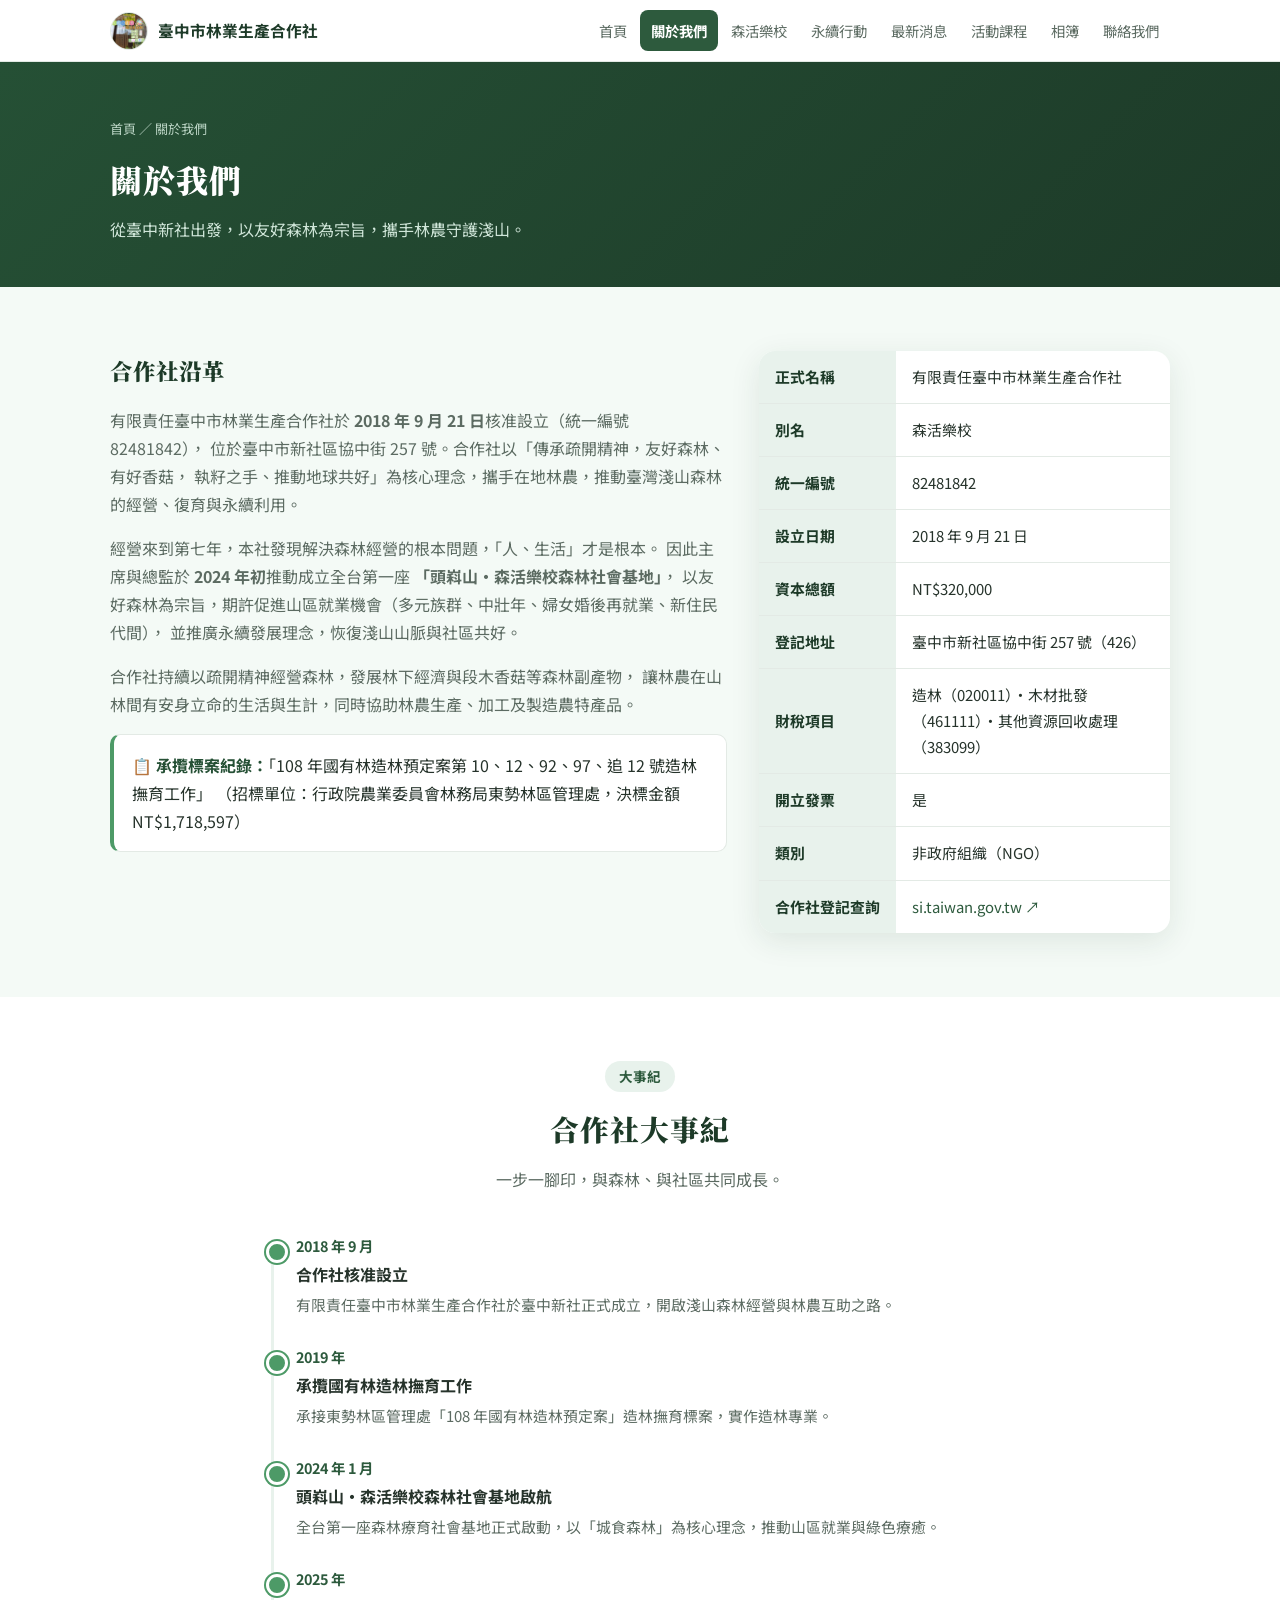
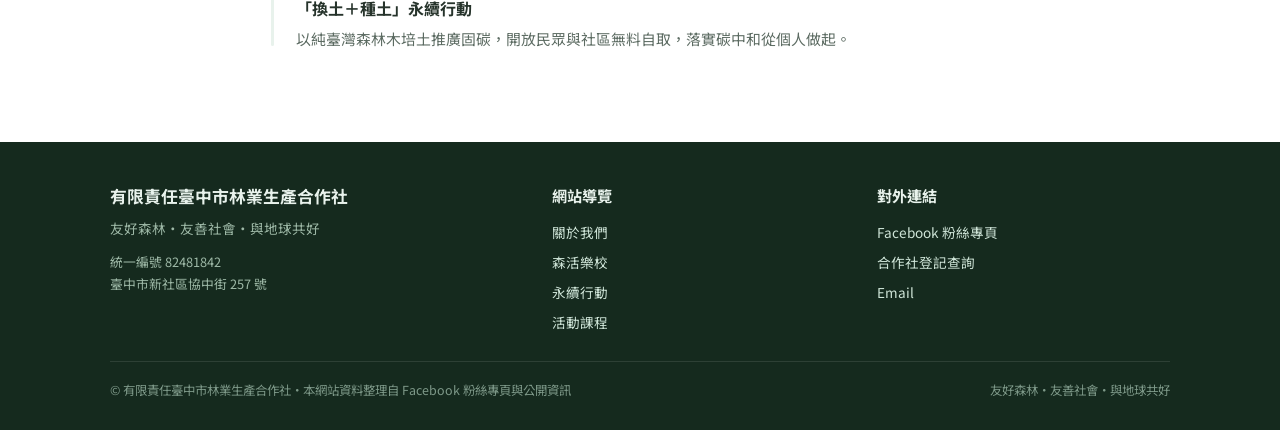
==== about.html @ 58940fd2 "初次納管：臺中市林業生產合作社官方風格網站（8 頁） 全端 review 修正：news 卡片行動版溢出改 .news-wide、課程表格包 overflow wrapper、og:image 改絕對" ====
<!DOCTYPE html>
<html lang="zh-Hant">
<head>
<meta charset="utf-8">
<meta name="viewport" content="width=device-width, initial-scale=1">
<title>關於我們｜有限責任臺中市林業生產合作社・森活樂校</title>
<meta name="description" content="有限責任臺中市林業生產合作社於 2018 年 9 月 21 日核准設立（統一編號 82481842），位於臺中市新社區，以「傳承疏開精神，友好森林、有好香菇，執籽之手、推動地球共好」為核心理念，攜手林農推動淺山森林經營與永續利用。">
<meta name="robots" content="index,follow">
<meta name="theme-color" content="#2d5a3d">
<meta property="og:site_name" content="有限責任臺中市林業生產合作社">
<meta property="og:locale" content="zh_TW">
<meta property="og:title" content="關於我們｜有限責任臺中市林業生產合作社">
<meta property="og:description" content="2018 年設立於臺中新社，推動淺山森林經營、林農互助與森林社會基地。">
<meta property="og:type" content="website">
<meta property="og:image" content="https://rock903400-byte.github.io/portfolio-website/taichung-forestry-coop/assets/avatar.jpg">
<link rel="icon" type="image/jpeg" href="assets/avatar.jpg">
<link rel="preconnect" href="https://fonts.googleapis.com">
<link rel="preconnect" href="https://fonts.gstatic.com" crossorigin>
<link href="https://fonts.googleapis.com/css2?family=Noto+Serif+TC:wght@600;700;900&family=Noto+Sans+TC:wght@400;500;700&display=swap" rel="stylesheet">
<link rel="stylesheet" href="assets/css/style.css">
<script type="application/ld+json">
{
  "@context": "https://schema.org",
  "@type": "WebPage",
  "name": "關於我們｜有限責任臺中市林業生產合作社",
  "description": "合作社沿革、基本資料與大事紀。",
  "breadcrumb": {
    "@type": "BreadcrumbList",
    "itemListElement": [
      {"@type":"ListItem","position":1,"name":"首頁","item":"index.html"},
      {"@type":"ListItem","position":2,"name":"關於我們"}
    ]
  }
}
</script>
</head>
<body>

<header class="nav">
  <div class="nav-inner">
    <a class="nav-brand" href="index.html">
      <img src="assets/avatar.jpg" alt="有限責任臺中市林業生產合作社標誌">
      <span>臺中市林業生產合作社</span>
    </a>
    <button class="nav-toggle" aria-label="開啟選單">☰</button>
    <nav class="nav-links">
      <a href="index.html">首頁</a>
      <a href="about.html">關於我們</a>
      <a href="school.html">森活樂校</a>
      <a href="action.html">永續行動</a>
      <a href="news.html">最新消息</a>
      <a href="courses.html">活動課程</a>
      <a href="gallery.html">相簿</a>
      <a href="contact.html">聯絡我們</a>
    </nav>
  </div>
</header>

<div class="page-hero">
  <div class="container">
    <div class="breadcrumb"><a href="index.html">首頁</a> ／ 關於我們</div>
    <h1 class="serif">關於我們</h1>
    <p class="sub">從臺中新社出發，以友好森林為宗旨，攜手林農守護淺山。</p>
  </div>
</div>

<section>
  <div class="container">
    <div class="about-wrap">
      <div>
        <h2 class="section-title serif" style="font-size:1.4rem;margin-bottom:16px">合作社沿革</h2>
        <p style="color:var(--ink-soft);margin-bottom:16px">
          有限責任臺中市林業生產合作社於 <b>2018 年 9 月 21 日</b>核准設立（統一編號 82481842），
          位於臺中市新社區協中街 257 號。合作社以「傳承疏開精神，友好森林、有好香菇，
          執籽之手、推動地球共好」為核心理念，攜手在地林農，推動臺灣淺山森林的經營、復育與永續利用。
        </p>
        <p style="color:var(--ink-soft);margin-bottom:16px">
          經營來到第七年，本社發現解決森林經營的根本問題，「人、生活」才是根本。
          因此主席與總監於 <b>2024 年初</b>推動成立全台第一座 <b>「頭嵙山・森活樂校森林社會基地」</b>，
          以友好森林為宗旨，期許促進山區就業機會（多元族群、中壯年、婦女婚後再就業、新住民代間），
          並推廣永續發展理念，恢復淺山山脈與社區共好。
        </p>
        <p style="color:var(--ink-soft);margin-bottom:16px">
          合作社持續以疏開精神經營森林，發展林下經濟與段木香菇等森林副產物，
          讓林農在山林間有安身立命的生活與生計，同時協助林農生產、加工及製造農特產品。
        </p>
        <div class="highlight-box">
          📋 <b>承攬標案紀錄：</b>「108 年國有林造林預定案第 10、12、92、97、追 12 號造林撫育工作」
          （招標單位：行政院農業委員會林務局東勢林區管理處，決標金額 NT$1,718,597）
        </div>
      </div>
      <table class="info-table">
        <tr><th>正式名稱</th><td>有限責任臺中市林業生產合作社</td></tr>
        <tr><th>別名</th><td>森活樂校</td></tr>
        <tr><th>統一編號</th><td>82481842</td></tr>
        <tr><th>設立日期</th><td>2018 年 9 月 21 日</td></tr>
        <tr><th>資本總額</th><td>NT$320,000</td></tr>
        <tr><th>登記地址</th><td>臺中市新社區協中街 257 號（426）</td></tr>
        <tr><th>財稅項目</th><td>造林（020011）・木材批發（461111）・其他資源回收處理（383099）</td></tr>
        <tr><th>開立發票</th><td>是</td></tr>
        <tr><th>類別</th><td>非政府組織（NGO）</td></tr>
        <tr><th>合作社登記查詢</th><td><a href="https://si.taiwan.gov.tw/Home/Org?Fid=605" target="_blank" rel="noopener">si.taiwan.gov.tw ↗</a></td></tr>
      </table>
    </div>
  </div>
</section>

<section class="section-white">
  <div class="container">
    <div class="section-head">
      <span class="section-kicker">大事紀</span>
      <h2 class="section-title serif">合作社大事紀</h2>
      <p class="section-desc">一步一腳印，與森林、與社區共同成長。</p>
    </div>
    <div class="timeline">
      <div class="tl-item">
        <div class="tl-date">2018 年 9 月</div>
        <div class="tl-title">合作社核准設立</div>
        <div class="tl-body">有限責任臺中市林業生產合作社於臺中新社正式成立，開啟淺山森林經營與林農互助之路。</div>
      </div>
      <div class="tl-item">
        <div class="tl-date">2019 年</div>
        <div class="tl-title">承攬國有林造林撫育工作</div>
        <div class="tl-body">承接東勢林區管理處「108 年國有林造林預定案」造林撫育標案，實作造林專業。</div>
      </div>
      <div class="tl-item">
        <div class="tl-date">2024 年 1 月</div>
        <div class="tl-title">頭嵙山・森活樂校森林社會基地啟航</div>
        <div class="tl-body">全台第一座森林療育社會基地正式啟動，以「城食森林」為核心理念，推動山區就業與綠色療癒。</div>
      </div>
      <div class="tl-item">
        <div class="tl-date">2025 年</div>
        <div class="tl-title">「換土＋種土」永續行動</div>
        <div class="tl-body">以純臺灣森林木培土推廣固碳，開放民眾與社區無料自取，落實碳中和從個人做起。</div>
      </div>
    </div>
  </div>
</section>

<footer class="footer">
  <div class="container">
    <div class="footer-grid">
      <div class="footer-brand">
        <b>有限責任臺中市林業生產合作社</b>
        <p>友好森林・友善社會・與地球共好</p>
        <p style="font-size:.8rem;margin-top:10px">統一編號 82481842<br>臺中市新社區協中街 257 號</p>
      </div>
      <div>
        <h4>網站導覽</h4>
        <a href="about.html">關於我們</a>
        <a href="school.html">森活樂校</a>
        <a href="action.html">永續行動</a>
        <a href="courses.html">活動課程</a>
      </div>
      <div>
        <h4>對外連結</h4>
        <a href="https://www.facebook.com/profile.php?id=100063535766973" target="_blank" rel="noopener">Facebook 粉絲專頁</a>
        <a href="https://si.taiwan.gov.tw/Home/Org?Fid=605" target="_blank" rel="noopener">合作社登記查詢</a>
        <a href="mailto:tfpc168999@gmail.com">Email</a>
      </div>
    </div>
    <div class="footer-bottom">
      <span>© 有限責任臺中市林業生產合作社・本網站資料整理自 Facebook 粉絲專頁與公開資訊</span>
      <span>友好森林・友善社會・與地球共好</span>
    </div>
  </div>
</footer>

<script src="assets/js/main.js"></script>
</body>
</html>
---- assets/css/style.css ----
:root{
  --green-900:#1d3a28;
  --green-800:#255035;
  --green-700:#2d5a3d;
  --green-600:#3d7a52;
  --green-500:#4d9a67;
  --green-100:#e8f2ec;
  --green-50:#f4faf6;
  --earth:#8a6b4d;
  --gold:#c9a227;
  --ink:#26332b;
  --ink-soft:#5c6b62;
  --line:#e3eae5;
  --white:#fff;
  --shadow:0 8px 30px rgba(29,58,40,.10);
  --radius:16px;
}
*{box-sizing:border-box;margin:0;padding:0}
html{scroll-behavior:smooth}
body{
  font-family:"Noto Sans TC","Microsoft JhengHei","PingFang TC",sans-serif;
  color:var(--ink);background:var(--green-50);line-height:1.75;font-size:16px;
}
img{max-width:100%;display:block}
a{color:var(--green-700);text-decoration:none;transition:.2s}
.container{max-width:1100px;margin:0 auto;padding:0 20px}
.serif{font-family:"Noto Serif TC","Noto Sans TC",serif}

.nav{
  position:sticky;top:0;z-index:50;
  background:rgba(255,255,255,.96);backdrop-filter:blur(8px);
  border-bottom:1px solid var(--line);
}
.nav-inner{display:flex;align-items:center;gap:14px;padding:10px 20px;max-width:1100px;margin:0 auto}
.nav-brand{display:flex;align-items:center;gap:10px;font-weight:700;color:var(--green-900);flex-shrink:0}
.nav-brand img{width:38px;height:38px;border-radius:50%;object-fit:cover;border:1px solid var(--line)}
.nav-brand span{font-size:.98rem}
.nav-links{display:flex;gap:2px;margin-left:auto;flex-wrap:wrap;align-items:center}
.nav-links a{padding:8px 11px;border-radius:8px;font-size:.9rem;color:var(--ink-soft)}
.nav-links a:hover{background:var(--green-100);color:var(--green-700)}
.nav-links a.active{background:var(--green-700);color:#fff;font-weight:700}
.nav-toggle{
  display:none;margin-left:auto;background:none;border:1px solid var(--line);
  border-radius:8px;padding:6px 10px;font-size:1.1rem;cursor:pointer;color:var(--green-700);
}

.page-hero{
  background:linear-gradient(135deg,var(--green-800),var(--green-900));
  color:#fff;padding:56px 0 44px;
}
.page-hero .breadcrumb{font-size:.82rem;color:#b9d3c3;margin-bottom:10px}
.page-hero .breadcrumb a{color:#b9d3c3}
.page-hero .breadcrumb a:hover{color:#f5d76e}
.page-hero h1{font-size:2rem;font-weight:900;letter-spacing:1px}
.page-hero .sub{color:#cfe5d8;margin-top:8px;max-width:700px;font-size:1rem}

.hero{
  position:relative;min-height:520px;display:flex;align-items:center;justify-content:center;
  background-size:cover;background-position:center;color:#fff;text-align:center;overflow:hidden;
}
.hero::before{
  content:"";position:absolute;inset:0;
  background:linear-gradient(180deg,rgba(20,45,30,.55) 0%,rgba(29,58,40,.45) 45%,rgba(17,38,25,.92) 100%);
}
.hero-inner{position:relative;z-index:1;max-width:860px;padding:90px 20px 110px}
.hero-kicker{
  display:inline-block;background:rgba(255,255,255,.14);border:1px solid rgba(255,255,255,.35);
  padding:4px 16px;border-radius:24px;font-size:.85rem;letter-spacing:2px;margin-bottom:18px;
}
.hero h1{font-size:2.6rem;font-weight:900;line-height:1.35;letter-spacing:2px}
.hero .hero-slogan{margin-top:16px;font-size:1.15rem;color:#e6f3ea;line-height:2}
.hero .hero-slogan .mark{color:#f5d76e;font-weight:700}
.hero-actions{display:flex;gap:12px;justify-content:center;margin-top:28px;flex-wrap:wrap}

.btn{
  display:inline-flex;align-items:center;gap:8px;padding:11px 22px;border-radius:10px;
  font-weight:700;font-size:.95rem;transition:.2s;cursor:pointer;border:none;
}
.btn-follow{background:var(--green-500);color:#fff}
.btn-follow:hover{background:var(--green-600)}
.btn-msg{background:rgba(255,255,255,.14);color:#fff;border:1px solid rgba(255,255,255,.35)}
.btn-msg:hover{background:rgba(255,255,255,.26)}
.btn-leaf{background:var(--green-600);color:#fff}
.btn-leaf:hover{background:var(--green-700)}
.btn-outline{background:#fff;color:var(--green-700);border:1.5px solid var(--green-500)}
.btn-outline:hover{background:var(--green-100)}

section{padding:64px 0}
.section-head{text-align:center;margin-bottom:40px}
.section-kicker{
  display:inline-block;background:var(--green-100);color:var(--green-700);
  padding:4px 14px;border-radius:20px;font-size:.85rem;font-weight:700;margin-bottom:12px;
}
.section-title{font-size:1.8rem;font-weight:900;color:var(--green-900);letter-spacing:1px}
.section-desc{color:var(--ink-soft);max-width:660px;margin:10px auto 0}

.grid{display:grid;gap:24px}
.grid-3{grid-template-columns:repeat(3,1fr)}
.grid-2{grid-template-columns:repeat(2,1fr)}
.card{
  background:#fff;border:1px solid var(--line);border-radius:var(--radius);
  padding:26px;box-shadow:var(--shadow);transition:.25s;
}
.card:hover{transform:translateY(-4px)}
.card-icon{font-size:2rem;margin-bottom:12px}
.card h3{font-size:1.12rem;color:var(--green-900);margin-bottom:8px}
.card p{color:var(--ink-soft);font-size:.95rem}

.stats{
  background:var(--green-700);color:#fff;
}
.stats-inner{display:grid;grid-template-columns:repeat(4,1fr);gap:20px;padding:36px 0;text-align:center}
.stats-inner b{font-size:1.7rem;font-weight:900;display:block;color:#f5d76e}
.stats-inner span{font-size:.9rem;color:#d7e8dd}

.section-white{background:#fff}

.news-grid{display:grid;grid-template-columns:repeat(3,1fr);gap:24px}
.news-card{
  background:#fff;border:1px solid var(--line);border-radius:var(--radius);overflow:hidden;
  box-shadow:var(--shadow);display:flex;flex-direction:column;transition:.25s;
}
.news-card:hover{transform:translateY(-4px)}
.news-wide{display:grid;grid-template-columns:340px 1fr;margin-bottom:28px}
.news-thumb{position:relative;height:190px;overflow:hidden}
.news-thumb img{width:100%;height:100%;object-fit:cover;transition:.4s}
.news-card:hover .news-thumb img{transform:scale(1.06)}
.news-tag{
  position:absolute;top:12px;left:12px;background:var(--green-600);color:#fff;
  font-size:.74rem;padding:3px 10px;border-radius:14px;
}
.news-body{padding:18px 20px 20px;display:flex;flex-direction:column;flex:1}
.news-date{font-size:.78rem;color:var(--ink-soft);margin-bottom:6px}
.news-body h3{font-size:1.05rem;color:var(--green-900);margin-bottom:8px;line-height:1.5}
.news-body p{color:var(--ink-soft);font-size:.9rem;flex:1}
.news-link{margin-top:12px;font-size:.88rem;font-weight:700}

.about-wrap{display:grid;grid-template-columns:1.2fr .8fr;gap:32px;align-items:start}
.info-table{width:100%;border-collapse:collapse;background:#fff;border-radius:var(--radius);overflow:hidden;box-shadow:var(--shadow)}
.info-table th,.info-table td{padding:13px 16px;border-bottom:1px solid var(--line);text-align:left;font-size:.93rem}
.info-table th{background:var(--green-100);color:var(--green-900);width:110px;white-space:nowrap;font-weight:700}
.info-table tr:last-child th,.info-table tr:last-child td{border-bottom:none}
.highlight-box{
  background:#fff;border:1px solid var(--line);border-left:4px solid var(--green-500);
  border-radius:10px;padding:16px 18px;margin-top:16px;
}
.highlight-box b{color:var(--green-800)}

.timeline{position:relative;margin:0 auto;max-width:760px;padding-left:36px}
.timeline::before{
  content:"";position:absolute;left:11px;top:6px;bottom:6px;width:3px;
  background:var(--green-100);border-radius:2px;
}
.tl-item{position:relative;margin-bottom:26px}
.tl-item::before{
  content:"";position:absolute;left:-30px;top:8px;width:16px;height:16px;border-radius:50%;
  background:var(--green-500);border:3px solid #fff;box-shadow:0 0 0 2px var(--green-500);
}
.tl-date{font-weight:700;color:var(--green-700);font-size:.9rem}
.tl-title{font-weight:700;color:var(--ink);margin:2px 0 4px}
.tl-body{color:var(--ink-soft);font-size:.93rem}

.school-wrap{display:grid;grid-template-columns:1fr 1fr;gap:32px;align-items:center}
.school-figure{border-radius:var(--radius);overflow:hidden;box-shadow:var(--shadow)}
.school-figure img{width:100%;height:340px;object-fit:cover}
.school-caption{background:var(--green-900);color:#d7e8dd;padding:10px 16px;font-size:.85rem}
.school-list{list-style:none;margin-top:14px}
.school-list li{
  padding:8px 0 8px 30px;position:relative;color:var(--ink-soft);font-size:.97rem;
  border-bottom:1px dashed var(--line);
}
.school-list li:last-child{border-bottom:none}
.school-list li::before{content:"🌲";position:absolute;left:0;top:6px}
.video-link{
  display:block;margin-top:18px;background:var(--green-900);border-radius:12px;padding:14px 18px;
  color:#fff;font-weight:700;transition:.2s;
}
.video-link:hover{background:var(--green-700)}

.action-banner{
  background:linear-gradient(120deg,#2e5f3f,#4d9a67);
  border-radius:var(--radius);padding:36px;color:#fff;
  display:grid;grid-template-columns:1.3fr 1fr;gap:24px;align-items:center;box-shadow:var(--shadow);
}
.action-banner h3{font-size:1.35rem;font-weight:900;margin-bottom:8px}
.action-banner p{color:#e2f0e7;font-size:.95rem}
.action-form{background:#fff;border-radius:12px;padding:18px;color:var(--ink);text-align:center}
.action-form b{display:block;color:var(--green-800);margin-bottom:10px;font-size:.95rem}
.hash-list{display:flex;flex-wrap:wrap;gap:8px;margin-top:14px}
.hash-list span{
  background:rgba(255,255,255,.16);border:1px solid rgba(255,255,255,.3);
  padding:3px 12px;border-radius:20px;font-size:.8rem;
}

.course-table{width:100%;border-collapse:collapse;background:#fff;border-radius:var(--radius);overflow:hidden;box-shadow:var(--shadow)}
.table-scroll{overflow-x:auto;-webkit-overflow-scrolling:touch}
.course-table th,.course-table td{padding:14px 16px;border-bottom:1px solid var(--line);text-align:left;font-size:.92rem;vertical-align:top}
.course-table th{background:var(--green-900);color:#fff;font-weight:700;white-space:nowrap}
.course-table tr:nth-child(even) td{background:var(--green-50)}
.course-table td b{color:var(--green-800)}
.note{
  background:#fff7e0;border:1px solid #f0dfa8;color:#7a6213;
  border-radius:10px;padding:12px 16px;font-size:.9rem;margin-top:14px;
}

.safety-grid{display:grid;grid-template-columns:repeat(2,1fr);gap:24px}
.safety-card{position:relative;border-radius:var(--radius);overflow:hidden;box-shadow:var(--shadow)}
.safety-card img{width:100%;height:280px;object-fit:cover;transition:.4s}
.safety-card:hover img{transform:scale(1.04)}
.safety-overlay{
  position:absolute;inset:0;display:flex;flex-direction:column;justify-content:flex-end;
  padding:20px;background:linear-gradient(180deg,rgba(0,0,0,0) 40%,rgba(20,40,28,.88) 100%);color:#fff;
}
.safety-overlay b{font-size:1.15rem}
.safety-overlay small{color:#d7e8dd;font-size:.85rem;margin-top:4px}

.gallery{display:grid;grid-template-columns:repeat(4,1fr);gap:16px}
.gallery a{
  position:relative;border-radius:12px;overflow:hidden;box-shadow:var(--shadow);aspect-ratio:1;
  display:block;background:var(--green-100);
}
.gallery img{width:100%;height:100%;object-fit:cover;transition:.35s}
.gallery a:hover img{transform:scale(1.08)}
.gallery a::after{
  content:attr(data-cap);position:absolute;left:0;right:0;bottom:0;padding:22px 10px 8px;
  background:linear-gradient(180deg,rgba(0,0,0,0),rgba(0,0,0,.7));
  color:#fff;font-size:.78rem;opacity:0;transition:.3s;text-align:center;
}
.gallery a:hover::after{opacity:1}

.video-grid{display:grid;grid-template-columns:repeat(5,1fr);gap:16px}
.video-card{
  position:relative;border-radius:12px;overflow:hidden;box-shadow:var(--shadow);
  aspect-ratio:9/16;display:block;background:var(--green-900);
}
.video-card img{width:100%;height:100%;object-fit:cover;transition:.35s}
.video-card:hover img{transform:scale(1.04)}
.video-card::before{
  content:"▶";position:absolute;top:50%;left:50%;transform:translate(-50%,-50%);
  width:44px;height:44px;border-radius:50%;background:rgba(255,255,255,.9);
  display:flex;align-items:center;justify-content:center;color:var(--green-800);
  font-size:1rem;padding-left:4px;opacity:0;transition:.3s;z-index:1;
}
.video-card:hover::before{opacity:1}

.contact{background:linear-gradient(135deg,var(--green-900),var(--green-700));color:#fff}
.contact .section-title{color:#fff}
.contact .section-desc{color:#cfe5d8}
.contact-grid{display:grid;grid-template-columns:repeat(4,1fr);gap:20px}
.contact-item{
  background:rgba(255,255,255,.08);border:1px solid rgba(255,255,255,.16);
  border-radius:12px;padding:20px;text-align:center;transition:.25s;
}
.contact-item:hover{background:rgba(255,255,255,.14);transform:translateY(-3px)}
.contact-item .ci{font-size:1.8rem;margin-bottom:8px}
.contact-item b{display:block;font-size:.9rem;color:#f5d76e;margin-bottom:4px}
.contact-item span,.contact-item a{color:#e8f2ec;font-size:.88rem;word-break:break-all}
.contact-item a:hover{color:#f5d76e}

.footer{background:#152a1e;color:#9db8a6;padding:40px 0 28px;font-size:.85rem}
.footer-grid{display:grid;grid-template-columns:1.4fr 1fr 1fr;gap:32px;margin-bottom:24px}
.footer h4{color:#e8f2ec;font-size:.95rem;margin-bottom:10px}
.footer a{color:#cfe5d8;display:block;padding:3px 0}
.footer a:hover{color:#f5d76e}
.footer-brand b{color:#e8f2ec;font-size:1.05rem}
.footer-brand p{color:#9db8a6;margin-top:6px}
.footer-bottom{
  border-top:1px solid rgba(255,255,255,.1);padding-top:18px;
  font-size:.78rem;color:#7d9888;display:flex;justify-content:space-between;gap:12px;flex-wrap:wrap;
}

@media (max-width:960px){
  .grid-3,.news-grid,.gallery,.video-grid{grid-template-columns:repeat(2,1fr)}
  .news-wide{grid-template-columns:1fr}
  .about-wrap,.school-wrap,.action-banner{grid-template-columns:1fr}
  .contact-grid{grid-template-columns:repeat(2,1fr)}
  .stats-inner{grid-template-columns:repeat(2,1fr)}
  .footer-grid{grid-template-columns:1fr 1fr}
  .hero h1{font-size:2rem}
}
@media (max-width:640px){
  .grid-2,.safety-grid{grid-template-columns:1fr}
  .nav-links{
    display:none;position:absolute;top:100%;left:0;right:0;background:#fff;
    flex-direction:column;padding:10px 16px 16px;border-bottom:1px solid var(--line);
    box-shadow:var(--shadow);
  }
  .nav-links.open{display:flex}
  .nav-links a{padding:10px 8px;font-size:1rem}
  .nav-toggle{display:block}
  .hero{min-height:440px}
  .hero h1{font-size:1.6rem}
  .hero-inner{padding:70px 20px 90px}
  section{padding:48px 0}
  .section-title{font-size:1.4rem}
  .news-grid,.gallery,.video-grid{grid-template-columns:1fr}
  .stats-inner{grid-template-columns:1fr 1fr}
  .footer-grid{grid-template-columns:1fr}
  .course-table{font-size:.8rem}
}
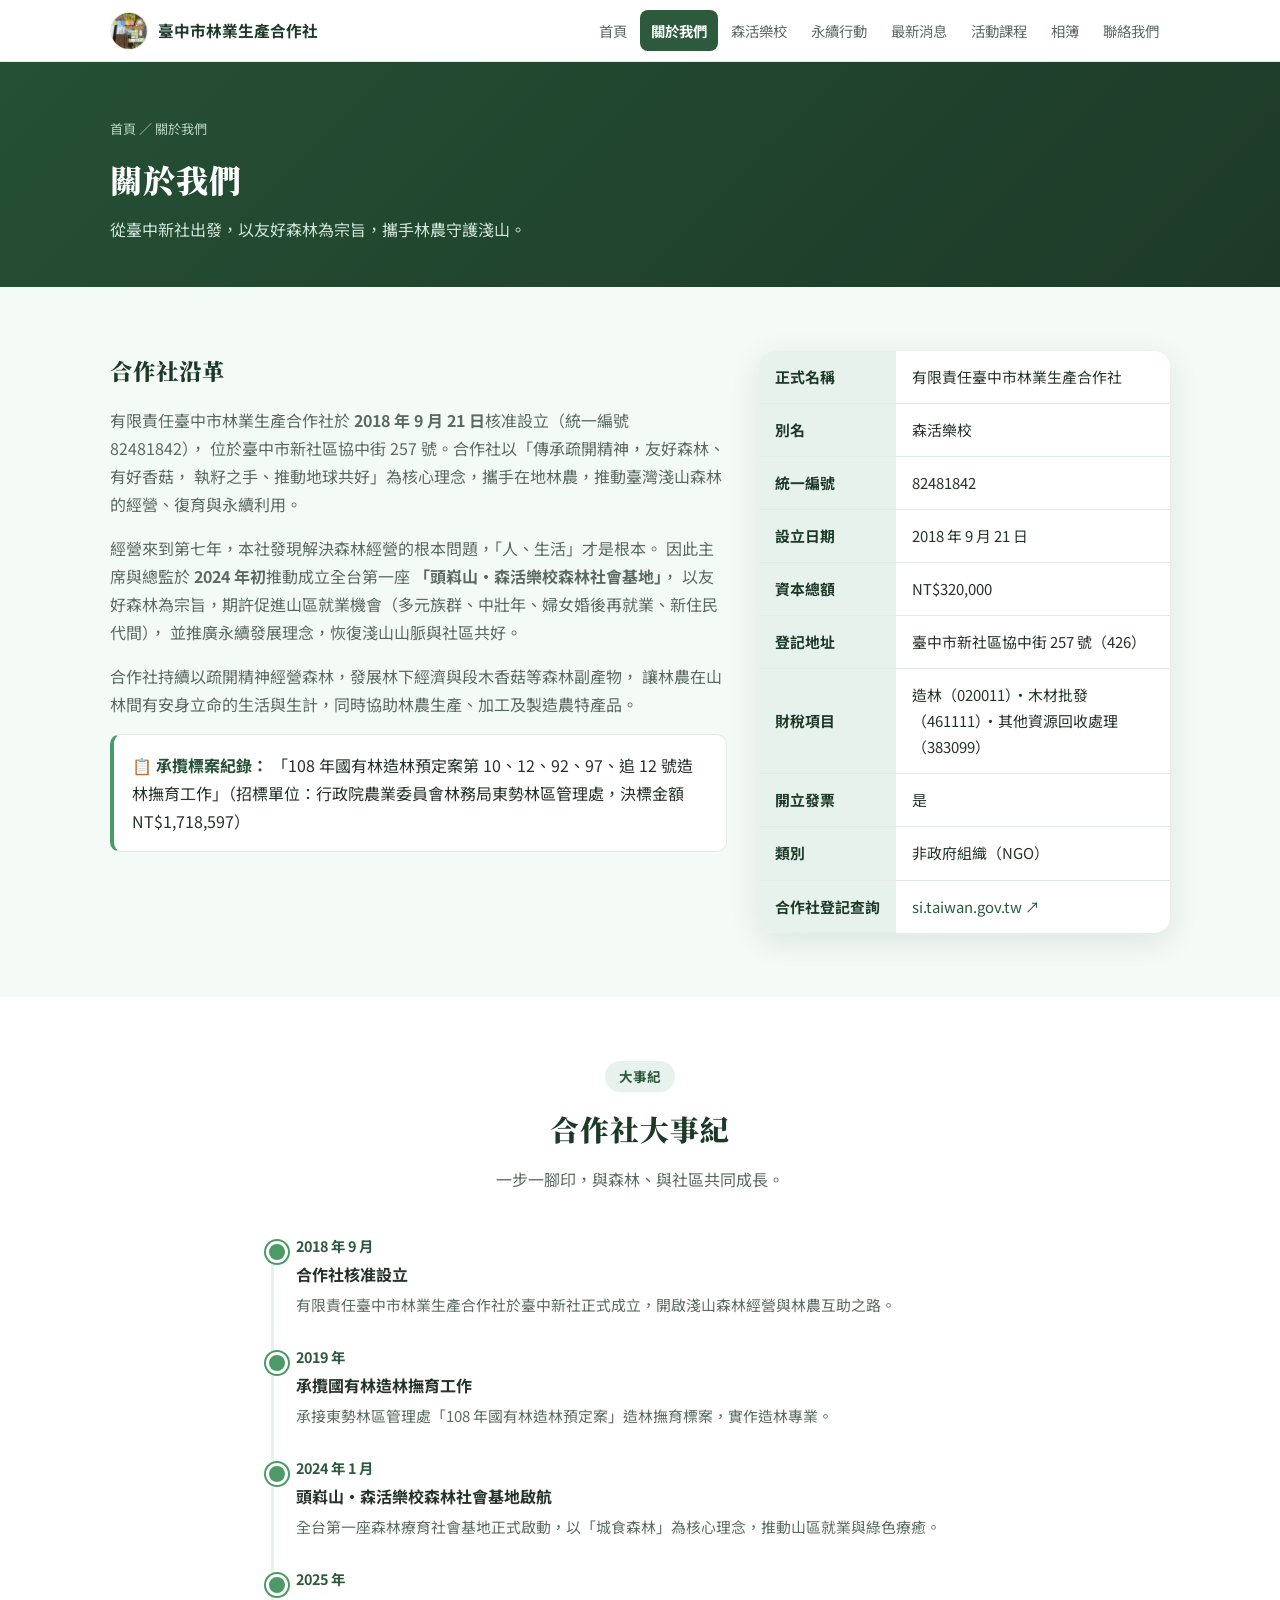
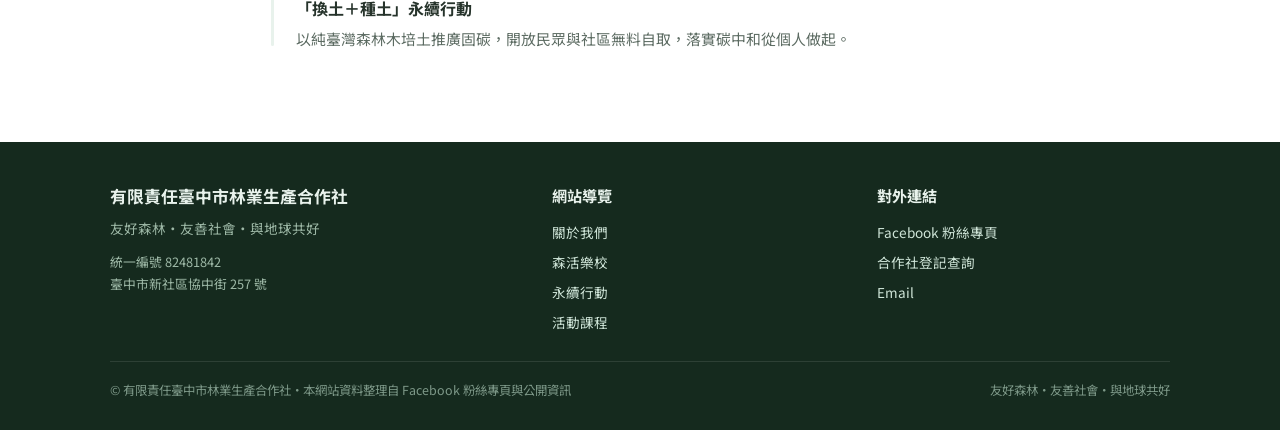
==== commit e18b4be4: "新增內容管理後台：Cloudflare KV 後端、admin 介面與全站 data-field 化" ====
--- a/about.html
+++ b/about.html
@@ -12,7 +12,7 @@
 <meta property="og:title" content="關於我們｜有限責任臺中市林業生產合作社">
 <meta property="og:description" content="2018 年設立於臺中新社，推動淺山森林經營、林農互助與森林社會基地。">
 <meta property="og:type" content="website">
-<meta property="og:image" content="https://rock903400-byte.github.io/portfolio-website/taichung-forestry-coop/assets/avatar.jpg">
+<meta property="og:image" content="https://taichung-forestry-coop.pages.dev/assets/avatar.jpg">
 <link rel="icon" type="image/jpeg" href="assets/avatar.jpg">
 <link rel="preconnect" href="https://fonts.googleapis.com">
 <link rel="preconnect" href="https://fonts.gstatic.com" crossorigin>
@@ -40,7 +40,7 @@
   <div class="nav-inner">
     <a class="nav-brand" href="index.html">
       <img src="assets/avatar.jpg" alt="有限責任臺中市林業生產合作社標誌">
-      <span>臺中市林業生產合作社</span>
+      <span data-field="site.brand">臺中市林業生產合作社</span>
     </a>
     <button class="nav-toggle" aria-label="開啟選單">☰</button>
     <nav class="nav-links">
@@ -59,8 +59,8 @@
 <div class="page-hero">
   <div class="container">
     <div class="breadcrumb"><a href="index.html">首頁</a> ／ 關於我們</div>
-    <h1 class="serif">關於我們</h1>
-    <p class="sub">從臺中新社出發，以友好森林為宗旨，攜手林農守護淺山。</p>
+    <h1 class="serif" data-field="about.hero.title">關於我們</h1>
+    <p class="sub" data-field="about.hero.sub">從臺中新社出發，以友好森林為宗旨，攜手林農守護淺山。</p>
   </div>
 </div>
 
@@ -68,37 +68,36 @@
   <div class="container">
     <div class="about-wrap">
       <div>
-        <h2 class="section-title serif" style="font-size:1.4rem;margin-bottom:16px">合作社沿革</h2>
-        <p style="color:var(--ink-soft);margin-bottom:16px">
+        <h2 class="section-title serif" style="font-size:1.4rem;margin-bottom:16px" data-field="about.h2">合作社沿革</h2>
+        <p style="color:var(--ink-soft);margin-bottom:16px" data-field="about.paras.0">
           有限責任臺中市林業生產合作社於 <b>2018 年 9 月 21 日</b>核准設立（統一編號 82481842），
           位於臺中市新社區協中街 257 號。合作社以「傳承疏開精神，友好森林、有好香菇，
           執籽之手、推動地球共好」為核心理念，攜手在地林農，推動臺灣淺山森林的經營、復育與永續利用。
         </p>
-        <p style="color:var(--ink-soft);margin-bottom:16px">
+        <p style="color:var(--ink-soft);margin-bottom:16px" data-field="about.paras.1">
           經營來到第七年，本社發現解決森林經營的根本問題，「人、生活」才是根本。
           因此主席與總監於 <b>2024 年初</b>推動成立全台第一座 <b>「頭嵙山・森活樂校森林社會基地」</b>，
           以友好森林為宗旨，期許促進山區就業機會（多元族群、中壯年、婦女婚後再就業、新住民代間），
           並推廣永續發展理念，恢復淺山山脈與社區共好。
         </p>
-        <p style="color:var(--ink-soft);margin-bottom:16px">
+        <p style="color:var(--ink-soft);margin-bottom:16px" data-field="about.paras.2">
           合作社持續以疏開精神經營森林，發展林下經濟與段木香菇等森林副產物，
           讓林農在山林間有安身立命的生活與生計，同時協助林農生產、加工及製造農特產品。
         </p>
         <div class="highlight-box">
-          📋 <b>承攬標案紀錄：</b>「108 年國有林造林預定案第 10、12、92、97、追 12 號造林撫育工作」
-          （招標單位：行政院農業委員會林務局東勢林區管理處，決標金額 NT$1,718,597）
+          <b data-field="about.highlight.label">📋 承攬標案紀錄：</b> <span data-field="about.highlight.body">「108 年國有林造林預定案第 10、12、92、97、追 12 號造林撫育工作」（招標單位：行政院農業委員會林務局東勢林區管理處，決標金額 NT$1,718,597）</span>
         </div>
       </div>
       <table class="info-table">
-        <tr><th>正式名稱</th><td>有限責任臺中市林業生產合作社</td></tr>
-        <tr><th>別名</th><td>森活樂校</td></tr>
-        <tr><th>統一編號</th><td>82481842</td></tr>
-        <tr><th>設立日期</th><td>2018 年 9 月 21 日</td></tr>
-        <tr><th>資本總額</th><td>NT$320,000</td></tr>
-        <tr><th>登記地址</th><td>臺中市新社區協中街 257 號（426）</td></tr>
-        <tr><th>財稅項目</th><td>造林（020011）・木材批發（461111）・其他資源回收處理（383099）</td></tr>
-        <tr><th>開立發票</th><td>是</td></tr>
-        <tr><th>類別</th><td>非政府組織（NGO）</td></tr>
+        <tr><th>正式名稱</th><td data-field="about.info.0">有限責任臺中市林業生產合作社</td></tr>
+        <tr><th>別名</th><td data-field="about.info.1">森活樂校</td></tr>
+        <tr><th>統一編號</th><td data-field="about.info.2">82481842</td></tr>
+        <tr><th>設立日期</th><td data-field="about.info.3">2018 年 9 月 21 日</td></tr>
+        <tr><th>資本總額</th><td data-field="about.info.4">NT$320,000</td></tr>
+        <tr><th>登記地址</th><td data-field="about.info.5">臺中市新社區協中街 257 號（426）</td></tr>
+        <tr><th>財稅項目</th><td data-field="about.info.6">造林（020011）・木材批發（461111）・其他資源回收處理（383099）</td></tr>
+        <tr><th>開立發票</th><td data-field="about.info.7">是</td></tr>
+        <tr><th>類別</th><td data-field="about.info.8">非政府組織（NGO）</td></tr>
         <tr><th>合作社登記查詢</th><td><a href="https://si.taiwan.gov.tw/Home/Org?Fid=605" target="_blank" rel="noopener">si.taiwan.gov.tw ↗</a></td></tr>
       </table>
     </div>
@@ -109,29 +108,29 @@
   <div class="container">
     <div class="section-head">
       <span class="section-kicker">大事紀</span>
-      <h2 class="section-title serif">合作社大事紀</h2>
-      <p class="section-desc">一步一腳印，與森林、與社區共同成長。</p>
+      <h2 class="section-title serif" data-field="about.timeline.title">合作社大事紀</h2>
+      <p class="section-desc" data-field="about.timeline.desc">一步一腳印，與森林、與社區共同成長。</p>
     </div>
     <div class="timeline">
       <div class="tl-item">
-        <div class="tl-date">2018 年 9 月</div>
-        <div class="tl-title">合作社核准設立</div>
-        <div class="tl-body">有限責任臺中市林業生產合作社於臺中新社正式成立，開啟淺山森林經營與林農互助之路。</div>
+        <div class="tl-date" data-field="about.timeline.items.0.date">2018 年 9 月</div>
+        <div class="tl-title" data-field="about.timeline.items.0.title">合作社核准設立</div>
+        <div class="tl-body" data-field="about.timeline.items.0.body">有限責任臺中市林業生產合作社於臺中新社正式成立，開啟淺山森林經營與林農互助之路。</div>
       </div>
       <div class="tl-item">
-        <div class="tl-date">2019 年</div>
-        <div class="tl-title">承攬國有林造林撫育工作</div>
-        <div class="tl-body">承接東勢林區管理處「108 年國有林造林預定案」造林撫育標案，實作造林專業。</div>
+        <div class="tl-date" data-field="about.timeline.items.1.date">2019 年</div>
+        <div class="tl-title" data-field="about.timeline.items.1.title">承攬國有林造林撫育工作</div>
+        <div class="tl-body" data-field="about.timeline.items.1.body">承接東勢林區管理處「108 年國有林造林預定案」造林撫育標案，實作造林專業。</div>
       </div>
       <div class="tl-item">
-        <div class="tl-date">2024 年 1 月</div>
-        <div class="tl-title">頭嵙山・森活樂校森林社會基地啟航</div>
-        <div class="tl-body">全台第一座森林療育社會基地正式啟動，以「城食森林」為核心理念，推動山區就業與綠色療癒。</div>
+        <div class="tl-date" data-field="about.timeline.items.2.date">2024 年 1 月</div>
+        <div class="tl-title" data-field="about.timeline.items.2.title">頭嵙山・森活樂校森林社會基地啟航</div>
+        <div class="tl-body" data-field="about.timeline.items.2.body">全台第一座森林療育社會基地正式啟動，以「城食森林」為核心理念，推動山區就業與綠色療癒。</div>
       </div>
       <div class="tl-item">
-        <div class="tl-date">2025 年</div>
-        <div class="tl-title">「換土＋種土」永續行動</div>
-        <div class="tl-body">以純臺灣森林木培土推廣固碳，開放民眾與社區無料自取，落實碳中和從個人做起。</div>
+        <div class="tl-date" data-field="about.timeline.items.3.date">2025 年</div>
+        <div class="tl-title" data-field="about.timeline.items.3.title">「換土＋種土」永續行動</div>
+        <div class="tl-body" data-field="about.timeline.items.3.body">以純臺灣森林木培土推廣固碳，開放民眾與社區無料自取，落實碳中和從個人做起。</div>
       </div>
     </div>
   </div>
@@ -141,8 +140,8 @@
   <div class="container">
     <div class="footer-grid">
       <div class="footer-brand">
-        <b>有限責任臺中市林業生產合作社</b>
-        <p>友好森林・友善社會・與地球共好</p>
+        <b data-field="site.footer_brand">有限責任臺中市林業生產合作社</b>
+        <p data-field="site.footer_slogan">友好森林・友善社會・與地球共好</p>
         <p style="font-size:.8rem;margin-top:10px">統一編號 82481842<br>臺中市新社區協中街 257 號</p>
       </div>
       <div>
@@ -160,12 +159,13 @@
       </div>
     </div>
     <div class="footer-bottom">
-      <span>© 有限責任臺中市林業生產合作社・本網站資料整理自 Facebook 粉絲專頁與公開資訊</span>
-      <span>友好森林・友善社會・與地球共好</span>
+      <span data-field="site.footer_note">© 有限責任臺中市林業生產合作社・本網站資料整理自 Facebook 粉絲專頁與公開資訊</span>
+      <span data-field="site.footer_note2">友好森林・友善社會・與地球共好</span>
     </div>
   </div>
 </footer>
 
 <script src="assets/js/main.js"></script>
+<script src="assets/js/content.js"></script>
 </body>
-</html>+</html>
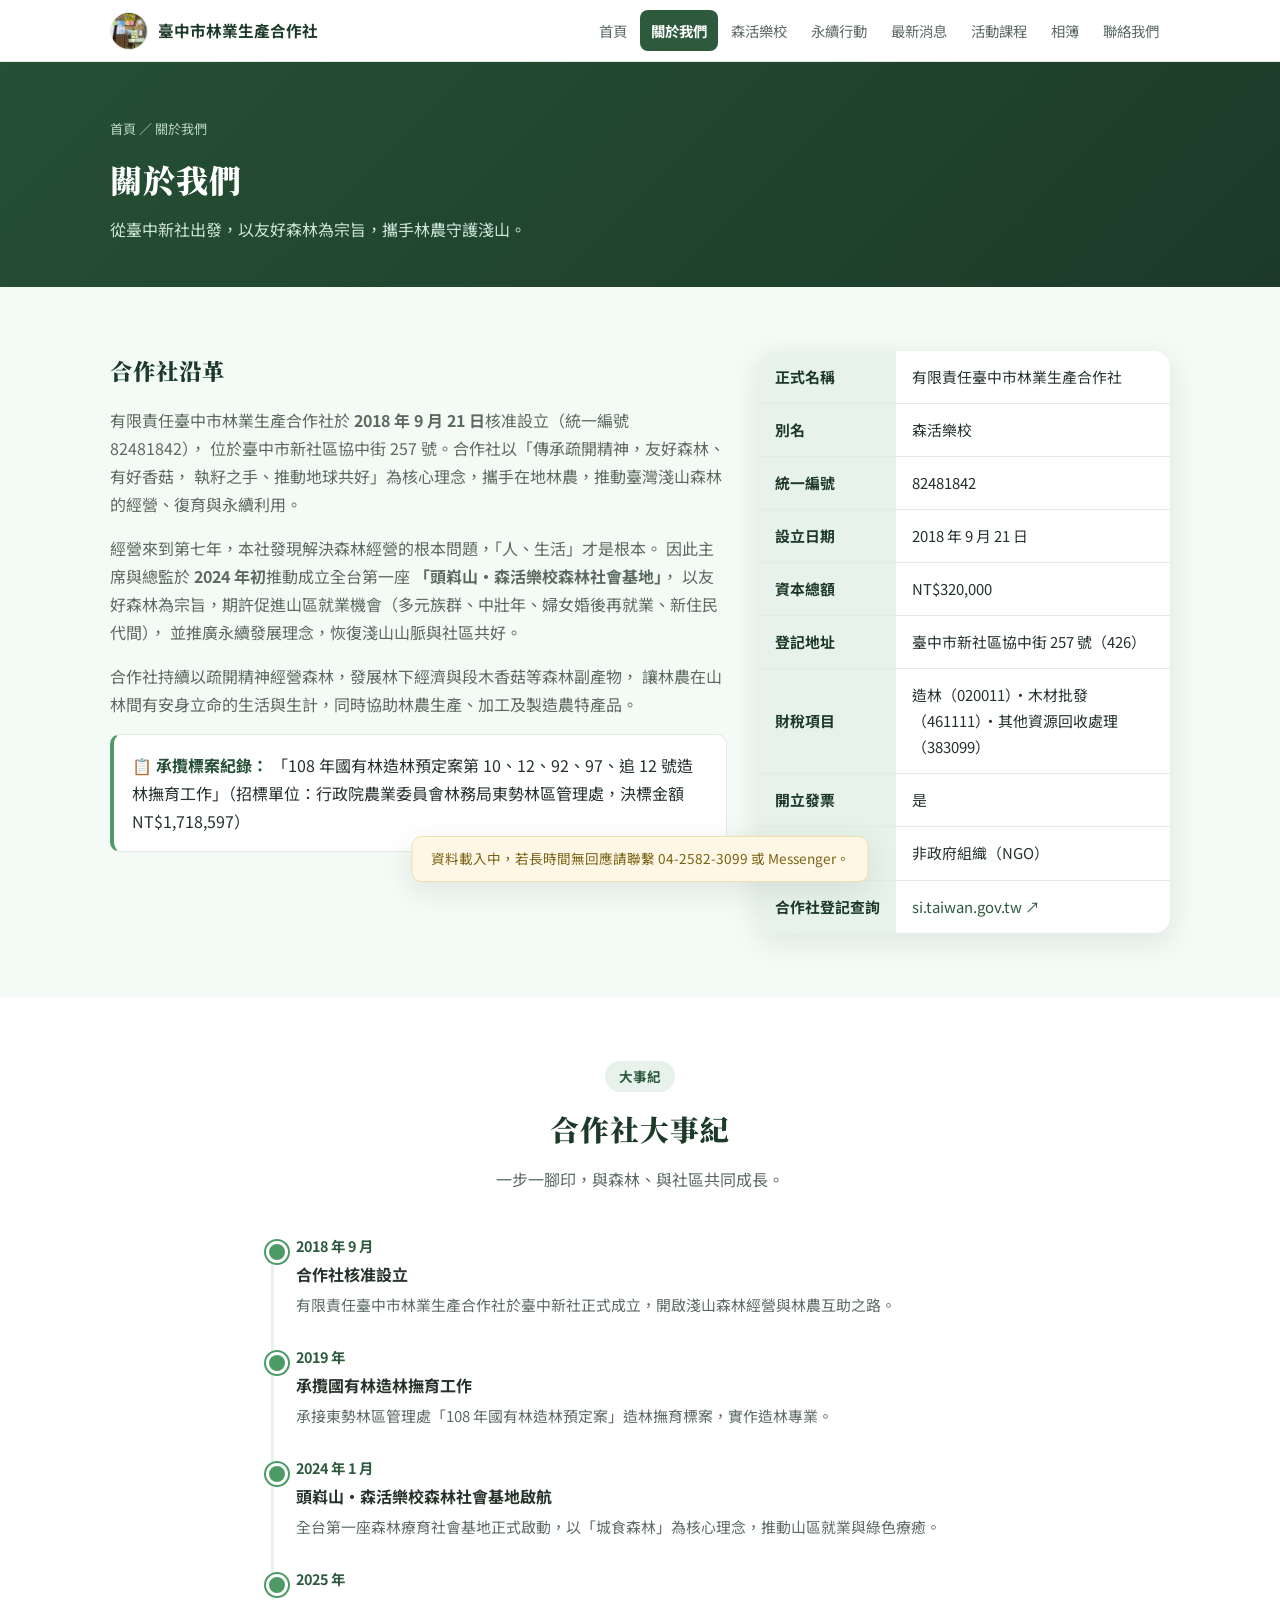
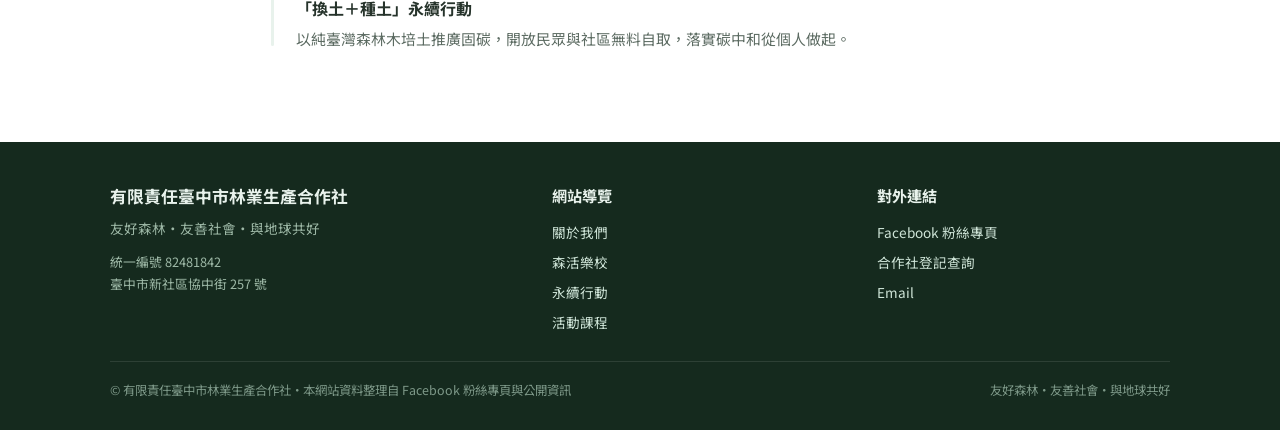
==== commit 658f90b9: "網站優化：SEO/OG 補強、Google 地圖、載入失敗提示、首頁產品服務與參與旅程模組" ====
--- a/about.html
+++ b/about.html
@@ -12,7 +12,8 @@
 <meta property="og:title" content="關於我們｜有限責任臺中市林業生產合作社">
 <meta property="og:description" content="2018 年設立於臺中新社，推動淺山森林經營、林農互助與森林社會基地。">
 <meta property="og:type" content="website">
-<meta property="og:image" content="https://taichung-forestry-coop.pages.dev/assets/avatar.jpg">
+<meta property="og:image" content="https://taichung-forestry-coop.pages.dev/assets/photo-volunteer.jpg">
+<meta property="og:url" content="https://taichung-forestry-coop.pages.dev/about.html">
 <link rel="icon" type="image/jpeg" href="assets/avatar.jpg">
 <link rel="preconnect" href="https://fonts.googleapis.com">
 <link rel="preconnect" href="https://fonts.gstatic.com" crossorigin>
--- a/assets/css/style.css
+++ b/assets/css/style.css
@@ -269,8 +269,34 @@
   font-size:.78rem;color:#7d9888;display:flex;justify-content:space-between;gap:12px;flex-wrap:wrap;
 }
 
+.step-flow{display:grid;grid-template-columns:repeat(4,1fr);gap:20px}
+.step{
+  background:#fff;border:1px solid var(--line);border-radius:var(--radius);
+  padding:24px 20px;box-shadow:var(--shadow);transition:.25s;display:block;
+}
+.step:hover{transform:translateY(-4px);border-color:var(--green-500)}
+.step-icon{
+  display:flex;align-items:center;justify-content:center;width:52px;height:52px;
+  border-radius:50%;background:var(--green-100);font-size:1.4rem;margin-bottom:12px;
+}
+.step b{display:block;color:var(--green-900);font-size:1.05rem;margin-bottom:6px}
+.step p{color:var(--ink-soft);font-size:.88rem}
+
+.map-frame{background:#fff;border-radius:var(--radius);padding:10px;box-shadow:var(--shadow)}
+.map-frame iframe{width:100%;height:340px;border:0;border-radius:10px;display:block}
+.map-caption{text-align:center;font-size:.82rem;color:#e8f2ec;margin-top:10px}
+
+.content-warn{
+  position:fixed;left:50%;transform:translateX(-50%);bottom:18px;z-index:999;
+  background:#fff7e6;border:1px solid #f0dfa8;color:#7a6213;
+  font-size:.85rem;padding:10px 18px;border-radius:10px;
+  box-shadow:var(--shadow);max-width:92vw;text-align:center;
+  transition:opacity .4s;
+}
+.content-warn.hide{opacity:0}
+
 @media (max-width:960px){
-  .grid-3,.news-grid,.gallery,.video-grid{grid-template-columns:repeat(2,1fr)}
+  .grid-3,.news-grid,.gallery,.video-grid,.step-flow{grid-template-columns:repeat(2,1fr)}
   .news-wide{grid-template-columns:1fr}
   .about-wrap,.school-wrap,.action-banner{grid-template-columns:1fr}
   .contact-grid{grid-template-columns:repeat(2,1fr)}
@@ -293,8 +319,9 @@
   .hero-inner{padding:70px 20px 90px}
   section{padding:48px 0}
   .section-title{font-size:1.4rem}
-  .news-grid,.gallery,.video-grid{grid-template-columns:1fr}
+  .news-grid,.gallery,.video-grid,.step-flow{grid-template-columns:1fr}
   .stats-inner{grid-template-columns:1fr 1fr}
   .footer-grid{grid-template-columns:1fr}
   .course-table{font-size:.8rem}
-}
+  .map-frame iframe{height:280px}
+}
